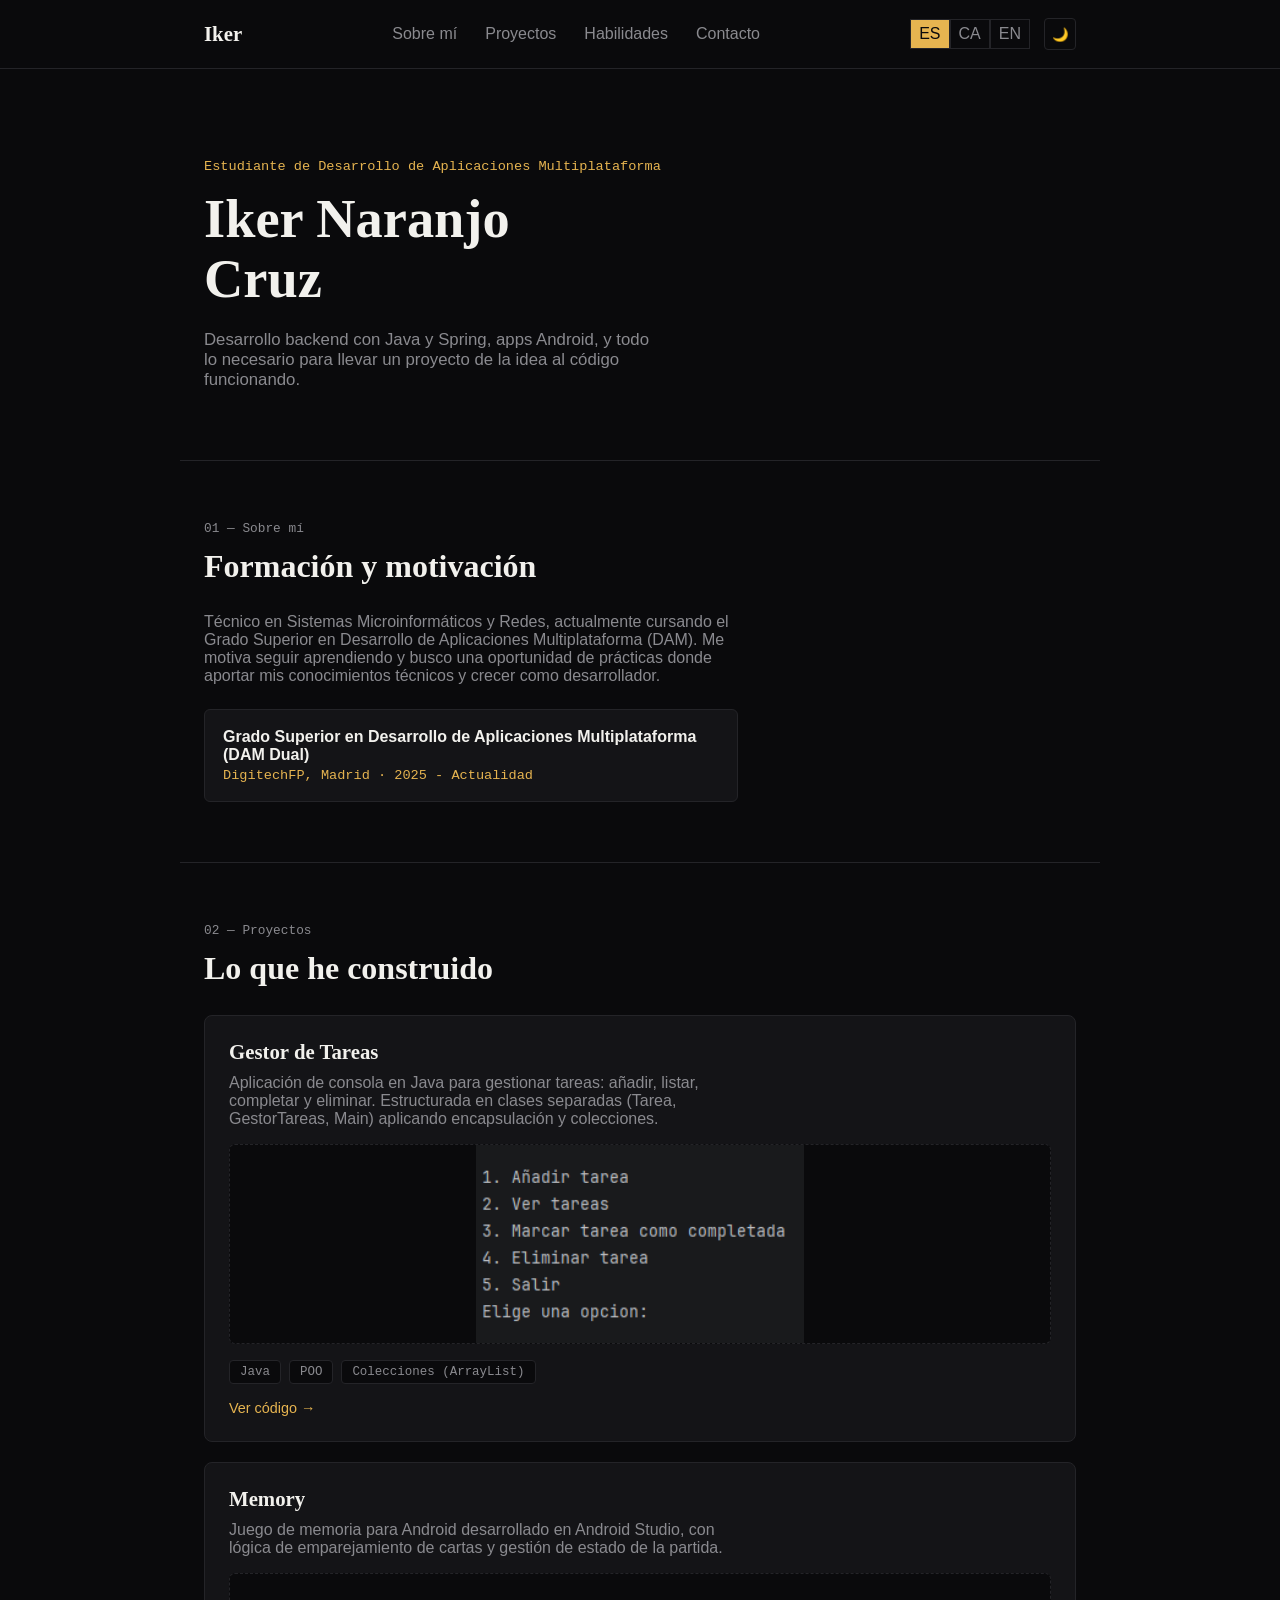
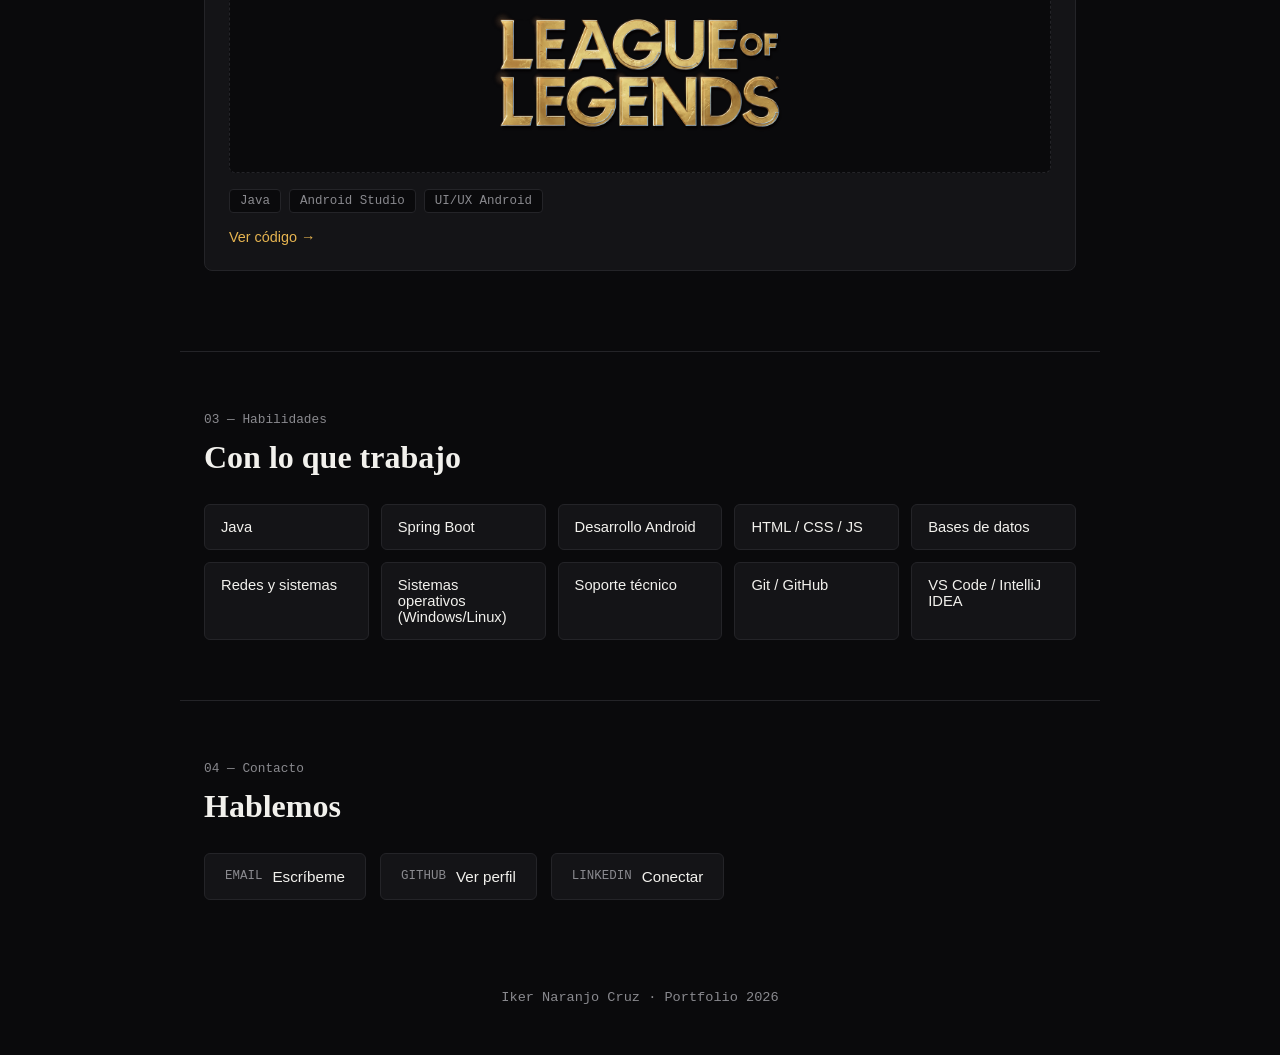
==== index.html @ 74e021b0 "Primera version de mi portfolio" ====
<!DOCTYPE html>
<html lang="es">
<head>
    <meta charset="UTF-8">
    <meta name="viewport" content="width=device-width, initial-scale=1.0">
    <title>Iker Naranjo Cruz</title>
    <link rel="stylesheet" href="stylesheet.css">
</head>
<body>

<nav>
  <div class="nav_contenido">
    <div class="logo">Iker</div>

    <div class="nav_enlaces">
      <a href="#sobre_mi">Sobre mí</a>
      <a href="#proyectos">Proyectos</a>
      <a href="#habilidades">Habilidades</a>
      <a href="#contacto">Contacto</a>
    </div>

    <div class="nav_controles">
      <div class="selector_idioma">
        <a href="index.html" class="activo">ES</a>
        <a href="cat.html">CA</a>
        <a href="en.html">EN</a>
      </div>
      <button class="boton_tema">🌙</button>
    </div>
  </div>
</nav>

<header class="hero">
    <p class="hero_etiqueta">Estudiante de Desarrollo de Aplicaciones Multiplataforma</p>
    <h1 class="hero_titulo">Iker Naranjo Cruz</h1>
    <p class="hero_texto">Desarrollo backend con Java y Spring, apps Android,
    y todo lo necesario para llevar un proyecto de la idea al código funcionando.</p>
</header>

<section id="sobre_mi">
<div class="etiqueta_seccion">01 — Sobre mí</div>
<h2 class="titulo_seccion">Formación y motivación</h2>
<p class="texto_sobre_mi">
  Técnico en Sistemas Microinformáticos y Redes, actualmente cursando el Grado Superior en Desarrollo de Aplicaciones Multiplataforma (DAM). Me motiva seguir aprendiendo y busco una oportunidad de prácticas donde aportar mis conocimientos técnicos y crecer como desarrollador.
</p>
<div class="bloque_estudios">
  <div class="grado">Grado Superior en Desarrollo de Aplicaciones Multiplataforma (DAM Dual)</div>
  <div class="centro">DigitechFP, Madrid · 2025 - Actualidad</div>
</div>
</section>

<section id="proyectos">
  <div class="etiqueta_seccion">02 — Proyectos</div>
  <h2 class="titulo_seccion">Lo que he construido</h2>

  <div class="tarjeta_proyecto">
    <div class="titulo_proyecto">Gestor de Tareas</div>
    <p class="texto_proyecto">Aplicación de consola en Java para gestionar tareas: añadir, listar, completar y eliminar. Estructurada en clases separadas (Tarea, GestorTareas, Main) aplicando encapsulación y colecciones.</p>
    <div class="miniatura_proyecto">
      <img src="capturas/gestor-tareas.png">
    </div>
    <div class="etiquetas">
      <span class="etiqueta">Java</span>
      <span class="etiqueta">POO</span>
      <span class="etiqueta">Colecciones (ArrayList)</span>
    </div>
    <a href="#" class="enlace_proyecto">Ver código →</a>
  </div>

  <div class="tarjeta_proyecto">
    <div class="titulo_proyecto">Memory</div>
    <p class="texto_proyecto">Juego de memoria para Android desarrollado en Android Studio, con lógica de emparejamiento de cartas y gestión de estado de la partida.</p>
    <div class="miniatura_proyecto">
      <img src="capturas/memoryy.png">
    </div>
    <div class="etiquetas">
      <span class="etiqueta">Java</span>
      <span class="etiqueta">Android Studio</span>
      <span class="etiqueta">UI/UX Android</span>
    </div>
    <a href="#" class="enlace_proyecto">Ver código →</a>
  </div>
</section>

<section id="habilidades">
  <div class="etiqueta_seccion">03 — Habilidades</div>
  <h2 class="titulo_seccion">Con lo que trabajo</h2>

  <div class="rejilla_habilidades">
   <div class="habilidad">Java</div>
    <div class="habilidad">Spring Boot</div>
    <div class="habilidad">Desarrollo Android</div>
    <div class="habilidad">HTML / CSS / JS</div>
    <div class="habilidad">Bases de datos</div>
    <div class="habilidad">Redes y sistemas</div>
    <div class="habilidad">Sistemas operativos (Windows/Linux)</div>
    <div class="habilidad">Soporte técnico</div>
    <div class="habilidad">Git / GitHub</div>
    <div class="habilidad">VS Code / IntelliJ IDEA</div>
  </div>
</section>

<section id="contacto">
  <div class="etiqueta_seccion">04 — Contacto</div>
  <h2 class="titulo_seccion">Hablemos</h2>

  <div class="fila_contacto">
    <a class="item_contacto" href="mailto:ikernaranjocruz441@gmail.com">
      <span class="clave_contacto">EMAIL</span> Escríbeme
    </a>
    <a class="item_contacto" href="https://github.com/blablap-bopp" target="_blank">
      <span class="clave_contacto">GITHUB</span> Ver perfil
    </a>
    <a class="item_contacto" href="https://linkedin.com/in/iker-naranjo-cruz-4bb2742b8/" target="_blank">
      <span class="clave_contacto">LINKEDIN</span> Conectar
    </a>
  </div>
</section>

<footer>
  <p>Iker Naranjo Cruz · Portfolio 2026</p>
</footer>
<script src="js.js"></script>
</body>
</html>
---- stylesheet.css ----
* {
    margin: 0px;
    padding: 0px;
    box-sizing: border-box;
}
:root {
  --fondo: #0A0A0C;
  --superficie: #141417;
  --texto: #F2F1ED;
  --texto-secundario: #8A8A8F;
  --acento: #E6B450;
  --borde: #242428;

  --font-display: 'Fraunces', Georgia, serif;
  --font-body: 'Inter', -apple-system, sans-serif;
  --font-mono: 'IBM Plex Mono', 'Courier New', monospace;
}
:root[data-tema="claro"] {
  --fondo: #F5F4F0;
  --superficie: #EAE8E2;
  --texto: #161512;
  --texto-secundario: #5C5A54;
  --acento: #A66C1B;
  --borde: #D9D6CD;
}

body {
  background: var(--fondo);
  color: var(--texto);
  font-family: var(--font-body);
}

nav {
    background: var(--fondo);
    border-bottom: 1px solid var(--borde);
    position: sticky; top: 0;
    z-index: 50;
}

.nav_contenido {
    display: flex;
    align-items: center;
    justify-content: space-between;
    max-width: 920px; margin: 0px auto;
    padding: 18px 24px;
}

.logo{
    font-family: var(--font-display);
    font-size: 1.3rem; font-weight: 600;
}
.nav_enlaces {
    display: flex; gap: 28px;
}

.nav_enlaces a {
   color: var(--texto-secundario); text-decoration: none; transition: color 0.2s;
}

.nav_enlaces a:hover {
   color: var(--texto);
}
.nav_controles {
    display: flex; align-items: center; gap: 14px;
}
.selector_idioma {
    display: flex;
}
.selector_idioma a {
    background: none;
    border: 1px solid var(--borde);
    color: var(--texto-secundario);
    padding: 5px 8px;
    cursor: pointer;
    text-decoration: none;
}
.selector_idioma a.activo{
    background: var(--acento); color: var(--fondo);
}
.boton_tema{
    background: none;
    border: 1px solid var(--borde);
    border-radius: 4px;
    width: 32px;
    height: 32px;
    cursor: pointer;
}
.hero {
  padding: 90px 24px 70px;
  max-width: 920px;
  margin: 0 auto;
}

.hero_etiqueta {
  font-family: var(--font-mono);
  color: var(--acento);
  font-size: 0.85rem;
  margin-bottom: 16px;
}

.hero_titulo {
  font-family: var(--font-display);
  font-size: clamp(2.2rem, 5vw, 3.4rem);
  line-height: 1.1;
  max-width: 16ch;
}

.hero_texto {
  color: var(--texto-secundario);
  max-width: 48ch;
  margin-top: 20px;
  font-size: 1.05rem;
}
section {
  padding: 60px 24px;
  max-width: 920px;
  margin: 0 auto;
  border-top: 1px solid var(--borde);
}

.etiqueta_seccion {
  font-family: var(--font-mono);
  color: var(--texto-secundario);
  font-size: 0.8rem;
  margin-bottom: 12px;
}

.titulo_seccion {
  font-family: var(--font-display);
  font-size: clamp(1.5rem, 3vw, 2rem);
  margin-bottom: 28px;
}

.texto_sobre_mi {
  color: var(--texto-secundario);
  max-width: 60ch;
}

.bloque_estudios {
  margin-top: 24px;
  padding: 18px;
  background: var(--superficie);
  border: 1px solid var(--borde);
  border-radius: 6px;
  max-width: 60ch;
}

.grado {
  font-weight: 600;
}

.centro {
  font-family: var(--font-mono);
  font-size: 0.85rem;
  color: var(--acento);
  margin-top: 4px;
}
.tarjeta_proyecto {
  background: var(--superficie);
  border: 1px solid var(--borde);
  border-radius: 8px;
  padding: 24px;
  margin-bottom: 20px;
}

.titulo_proyecto {
  font-family: var(--font-display);
  font-size: 1.3rem;
  font-weight: 600;
}

.texto_proyecto {
  color: var(--texto-secundario);
  margin-top: 10px;
  max-width: 58ch;
}

.miniatura_proyecto {
  margin-top: 16px;
  height: 200px;
  background: var(--fondo);
  border: 1px dashed var(--borde);
  border-radius: 6px;
  display: flex;
  align-items: center;
  justify-content: center;
  font-family: var(--font-mono);
  font-size: 0.85rem;
  color: var(--texto-secundario);
  overflow: hidden;
  position: relative;
}

.miniatura_proyecto img {
  width: 100%;
  height: 100%;
  object-fit: contain;
  border-radius: 6px;
}

.etiquetas {
  display: flex;
  flex-wrap: wrap;
  gap: 8px;
  margin-top: 16px;
}

.etiqueta {
  font-family: var(--font-mono);
  font-size: 0.78rem;
  padding: 4px 10px;
  background: var(--fondo);
  border: 1px solid var(--borde);
  border-radius: 4px;
  color: var(--texto-secundario);
}

.enlace_proyecto {
  display: inline-block;
  margin-top: 16px;
  color: var(--acento);
  text-decoration: none;
  font-size: 0.9rem;
}
.rejilla_habilidades {
  display: grid;
  grid-template-columns: repeat(auto-fill, minmax(150px, 1fr));
  gap: 12px;
}

.habilidad {
  padding: 14px 16px;
  background: var(--superficie);
  border: 1px solid var(--borde);
  border-radius: 6px;
  font-size: 0.92rem;
   transition: border-color 0.2s;
}

.habilidad:hover {
  border-color: var(--acento);
}
.fila_contacto {
  display: flex;
  flex-wrap: wrap;
  gap: 14px;
  margin-top: 8px;
}

.item_contacto {
  display: flex;
  align-items: center;
  gap: 10px;
  padding: 14px 20px;
  background: var(--superficie);
  border: 1px solid var(--borde);
  border-radius: 6px;
  color: var(--texto);
  text-decoration: none;
  font-size: 0.95rem;
  transition: border-color 0.2s;
}

.item_contacto:hover {
  border-color: var(--acento);
}

.clave_contacto {
  font-family: var(--font-mono);
  font-size: 0.78rem;
  color: var(--texto-secundario);
}
footer {
  padding: 30px 24px 50px;
  text-align: center;
  color: var(--texto-secundario);
  font-family: var(--font-mono);
  font-size: 0.85rem;
}
@media (max-width: 640px) {
  .nav_enlaces {
    display: none;
  }

  .hero {
    padding: 60px 24px 50px;
  }

  section {
    padding: 40px 24px;
  }

  .fila_contacto {
    flex-direction: column;
  }
}
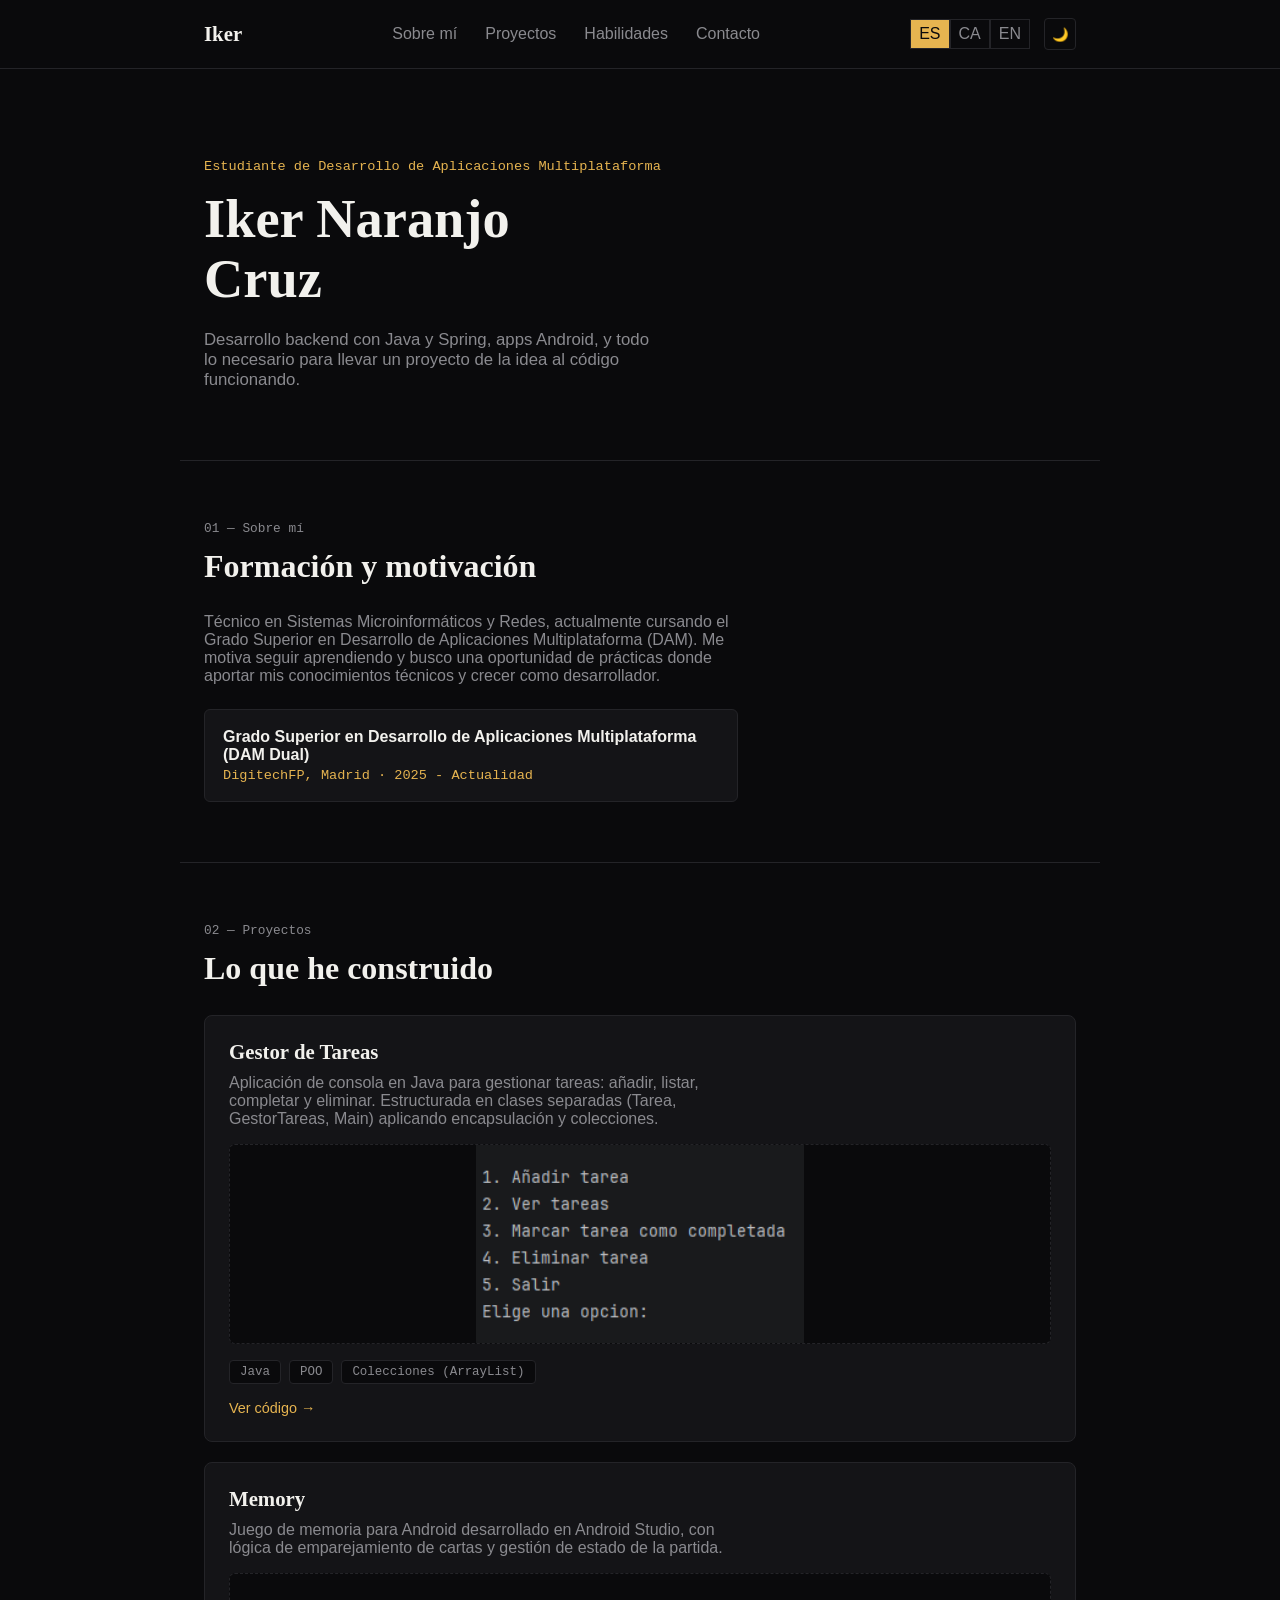
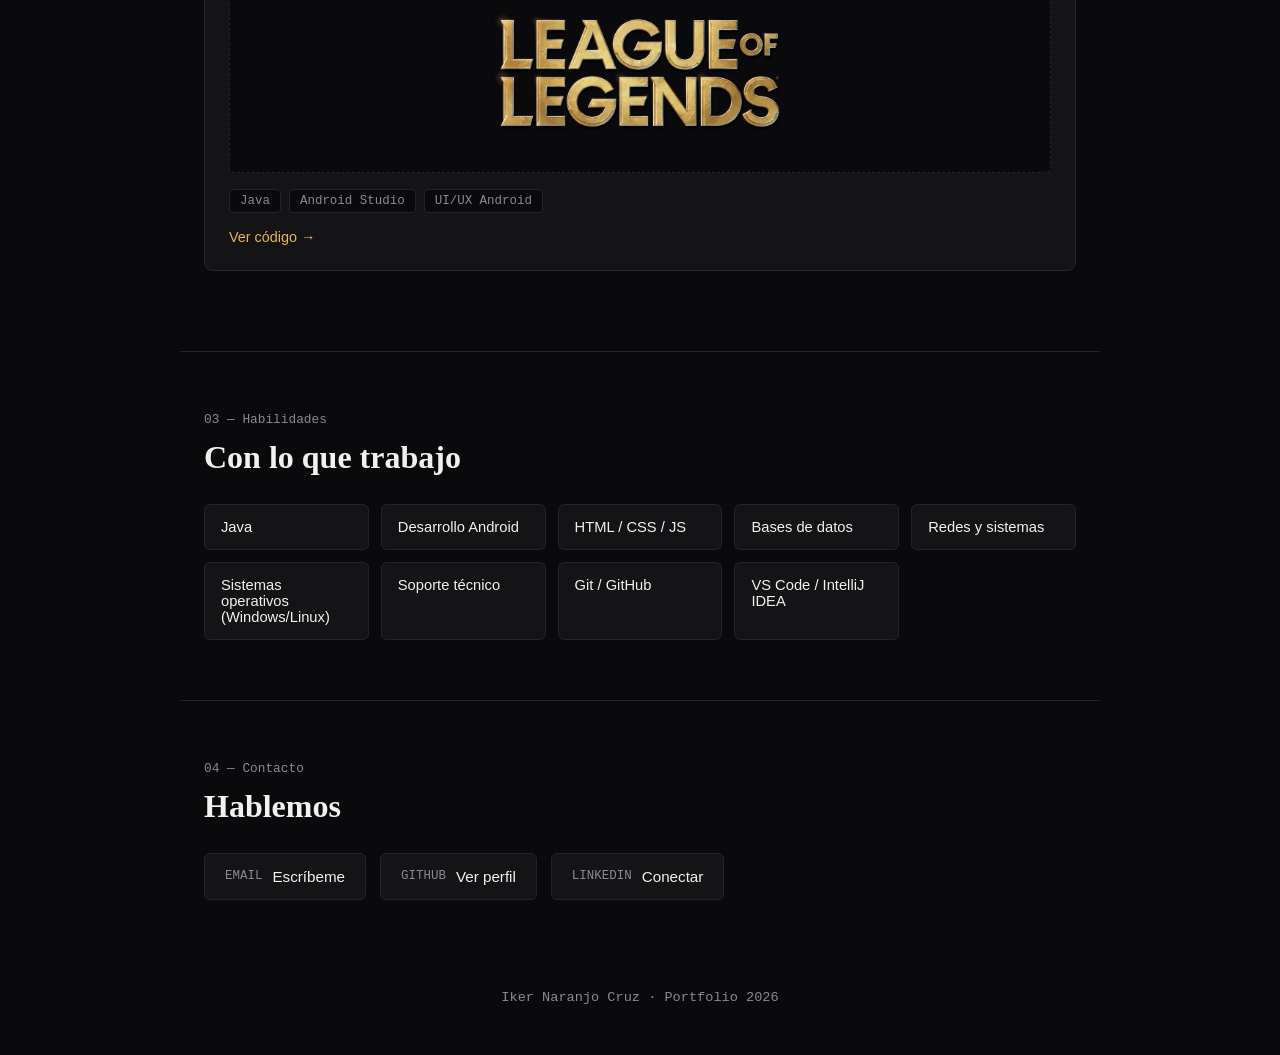
==== commit a4d7121d: "Enlaces a repositorios de los proyectos" ====
--- a/index.html
+++ b/index.html
@@ -64,7 +64,7 @@
       <span class="etiqueta">POO</span>
       <span class="etiqueta">Colecciones (ArrayList)</span>
     </div>
-    <a href="#" class="enlace_proyecto">Ver código →</a>
+    <a href="https://github.com/blablap-bopp/gestor-tareas-java" class="enlace_proyecto">Ver código →</a>
   </div>
 
   <div class="tarjeta_proyecto">
@@ -78,7 +78,7 @@
       <span class="etiqueta">Android Studio</span>
       <span class="etiqueta">UI/UX Android</span>
     </div>
-    <a href="#" class="enlace_proyecto">Ver código →</a>
+    <a href="https://github.com/blablap-bopp/memory-android" class="enlace_proyecto">Ver código →</a>
   </div>
 </section>
 
@@ -88,7 +88,6 @@
 
   <div class="rejilla_habilidades">
    <div class="habilidad">Java</div>
-    <div class="habilidad">Spring Boot</div>
     <div class="habilidad">Desarrollo Android</div>
     <div class="habilidad">HTML / CSS / JS</div>
     <div class="habilidad">Bases de datos</div>
